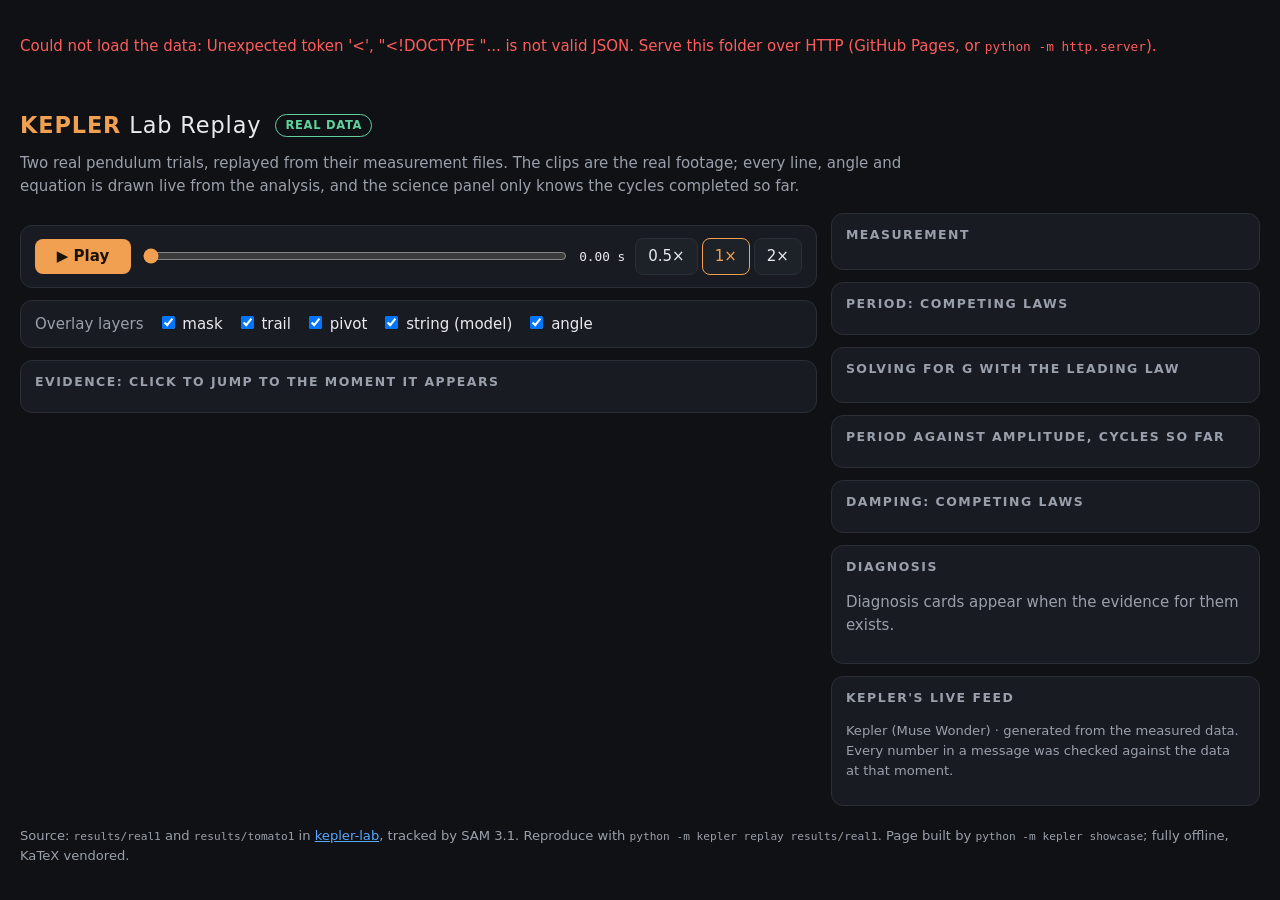
==== kepler/showcase_page/index.html @ fcadff48 "Kepler Lab Replay page: two real trials, shared timeline, live overlay and KaTeX science panel (KaTe" ====
<!doctype html>
<html lang="en">
<head>
<meta charset="utf-8">
<meta name="viewport" content="width=device-width, initial-scale=1">
<title>Kepler Lab Replay</title>
<meta name="description" content="Two real pendulum trials replayed in the browser: SAM 3.1 track, competing laws ranked by BIC, and g converging cycle by cycle.">
<link rel="stylesheet" href="vendor/katex/katex.min.css">
<link rel="stylesheet" href="style.css">
<script defer src="vendor/katex/katex.min.js"></script>
<script defer src="vendor/katex/auto-render.min.js"></script>
<script defer src="app.js"></script>
</head>
<body>
<header class="top">
  <div class="brand"><b>KEPLER</b> Lab Replay</div>
  <span class="badge real">REAL DATA</span>
  <p class="lede">Two real pendulum trials, replayed from their measurement files. The clips are the
    real footage; every line, angle and equation is drawn live from the analysis, and the science
    panel only knows the cycles completed so far.</p>
</header>

<main class="layout">
  <section class="left">
    <div class="videos" id="videos"></div>

    <div class="transport card">
      <button id="play" class="btn primary" aria-label="Play">▶ Play</button>
      <input id="scrub" type="range" min="0" max="1" step="0.01" value="0" aria-label="Timeline">
      <span id="clock" class="mono">0.00 s</span>
      <div class="speeds" role="group" aria-label="Speed">
        <button class="btn speed" data-rate="0.5">0.5×</button>
        <button class="btn speed on" data-rate="1">1×</button>
        <button class="btn speed" data-rate="2">2×</button>
      </div>
    </div>

    <div class="layers card">
      <span class="muted">Overlay layers</span>
      <label><input type="checkbox" data-layer="mask" checked> mask</label>
      <label><input type="checkbox" data-layer="trail" checked> trail</label>
      <label><input type="checkbox" data-layer="pivot" checked> pivot</label>
      <label><input type="checkbox" data-layer="string" checked> string (model)</label>
      <label><input type="checkbox" data-layer="angle" checked> angle</label>
    </div>

    <div class="card">
      <h2>Evidence: click to jump to the moment it appears</h2>
      <div class="statements" id="statements"></div>
    </div>
  </section>

  <aside class="right">
    <div class="card" id="final-card" hidden></div>

    <div class="card">
      <h2>Measurement</h2>
      <div class="math" id="m-def"></div>
      <div id="m-live"></div>
    </div>

    <div class="card">
      <h2>Period: competing laws</h2>
      <div class="hyps" id="hyps"></div>
    </div>

    <div class="card">
      <h2>Solving for g with the leading law</h2>
      <div class="math" id="g-def"></div>
      <div id="g-live"></div>
    </div>

    <div class="card">
      <h2>Period against amplitude, cycles so far</h2>
      <div class="plots" id="plots"></div>
    </div>

    <div class="card">
      <h2>Damping: competing laws</h2>
      <div class="hyps" id="damps"></div>
    </div>

    <div class="card">
      <h2>Diagnosis</h2>
      <div id="diagnoses"><p class="muted">Diagnosis cards appear when the evidence for them exists.</p></div>
    </div>

    <div class="card feed-card">
      <h2>Kepler's live feed</h2>
      <p class="muted small">Kepler (Muse Wonder) · generated from the measured data. Every number in a
        message was checked against the data at that moment.</p>
      <div class="feed" id="feed"></div>
    </div>
  </aside>
</main>

<footer class="foot muted small">
  Source: <code>results/real1</code> and <code>results/tomato1</code> in
  <a href="https://github.com/omarayyman07/kepler-lab">kepler-lab</a>, tracked by SAM 3.1.
  Reproduce with <code>python -m kepler replay results/real1</code>. Page built by
  <code>python -m kepler showcase</code>; fully offline, KaTeX vendored.
</footer>
</body>
</html>
---- kepler/showcase_page/style.css ----
:root { --bg:#0f1115; --card:#181b21; --card2:#1d2128; --line:#2a2e36; --fg:#e9eaee; --muted:#9aa0ab;
        --amber:#f0a050; --red:#ff5d5d; --blue:#5aa9ff; --green:#5fd19a; --grey:#7d8590; --hl:#ffe08a; }
* { box-sizing:border-box }
html, body { margin:0; background:var(--bg); color:var(--fg) }
body { font:15px/1.5 system-ui,-apple-system,Segoe UI,Roboto,sans-serif }
a { color:var(--blue) }
code, .mono { font-family:ui-monospace,Consolas,monospace; font-size:.85em }
.muted { color:var(--muted) } .small { font-size:.82rem }

header.top { min-width:0; display:flex; flex-wrap:wrap; align-items:center; gap:8px 14px; padding:16px 20px 6px; max-width:1700px; margin:0 auto }
.brand { font-size:1.4rem; letter-spacing:.04em } .brand b { color:var(--amber) }
.lede { flex-basis:100%; margin:2px 0 0; color:var(--muted); max-width:900px }
.badge { font-size:.72rem; font-weight:800; letter-spacing:.06em; padding:2px 9px; border-radius:99px; border:1px solid currentColor; white-space:nowrap }
.badge.real { color:var(--green) } .badge.flag { color:var(--red) }

.layout { display:grid; grid-template-columns:minmax(0,65fr) minmax(0,35fr); gap:14px; padding:10px 20px 20px; max-width:1700px; margin:0 auto }
@media (max-width:1100px) { .layout { grid-template-columns:minmax(0,1fr) } }
.left, .right { display:flex; flex-direction:column; gap:12px; min-width:0 }
.card { background:var(--card); border:1px solid var(--line); border-radius:12px; padding:12px 14px }
h2 { font-size:.78rem; letter-spacing:.12em; text-transform:uppercase; color:var(--muted); margin:0 0 8px }
h3 { font-size:.95rem; margin:0 }

.videos { display:grid; grid-template-columns:minmax(0,1fr) minmax(0,1fr); gap:12px }
@media (max-width:700px) { .videos { grid-template-columns:minmax(0,1fr) } }
.vcard { background:var(--card); border:1px solid var(--line); border-radius:12px; padding:10px; min-width:0 }
.vhead { display:flex; flex-wrap:wrap; gap:6px; align-items:center; margin-bottom:6px }
.vhead .dot { width:10px; height:10px; border-radius:50% }
.stage { position:relative; width:100%; max-height:min(72vh, 760px); background:#000; border-radius:8px; overflow:hidden }
.stage video, .stage canvas { position:absolute; inset:0; width:100%; height:100% }
.stage video { object-fit:contain }
.stage canvas { pointer-events:none }
.readout { display:flex; flex-wrap:wrap; justify-content:space-between; gap:4px 12px; margin-top:8px }
.readout .g { font-size:1.15rem; font-weight:700; font-variant-numeric:tabular-nums }
.readout .g .katex { font-size:1.05em }
.note { font-size:.78rem; color:var(--muted) }

.transport { display:flex; flex-wrap:wrap; gap:10px; align-items:center }
.transport input[type=range] { flex:1; min-width:160px; accent-color:var(--amber) }
.btn { background:var(--card2); color:var(--fg); border:1px solid var(--line); border-radius:8px; padding:6px 12px; font:inherit; cursor:pointer }
.btn:hover { border-color:var(--grey) }
.btn.primary { background:var(--amber); color:#1a1205; border:0; font-weight:700; min-width:96px }
.btn.speed.on { border-color:var(--amber); color:var(--amber) }
.speeds { display:flex; gap:4px }
.layers { display:flex; flex-wrap:wrap; gap:6px 14px; align-items:center }
.layers label { cursor:pointer; user-select:none }

.statements { display:flex; flex-wrap:wrap; gap:8px }
.stmt { text-align:left; background:var(--card2); border:1px solid var(--line); border-left:4px solid var(--grey); border-radius:8px; padding:7px 10px; color:var(--fg); font:inherit; font-size:.88rem; cursor:pointer; max-width:100% }
.stmt:hover { border-color:var(--grey) }
.stmt .when { color:var(--muted); font-size:.78rem; margin-left:6px }

.math { overflow-x:auto; overflow-y:hidden; padding:2px 0 }
.math .katex-display { margin:.4em 0 }
.live { border-top:1px solid var(--line); margin-top:6px; padding-top:6px }
.live .lbl { font-size:.78rem; font-weight:700; letter-spacing:.04em }
.waiting { color:var(--muted); font-style:italic; font-size:.88rem; padding:4px 0 }

.hyps { display:grid; gap:8px }
.hyp { background:var(--card2); border:1px solid var(--line); border-radius:10px; padding:8px 10px; transition:border-color .2s, box-shadow .2s }
.hyp.hl, .diag.hl { border-color:var(--hl); box-shadow:0 0 0 2px rgba(255,224,138,.25) }
.hyp .row { display:flex; flex-wrap:wrap; gap:6px; align-items:center }
.hyp .id { font-weight:800; color:var(--amber); margin-right:4px }
.chip { display:inline-flex; gap:5px; align-items:center; font-size:.76rem; padding:1px 8px; border-radius:99px; border:1px solid var(--line); color:var(--muted); white-space:nowrap }
.chip .dot { width:8px; height:8px; border-radius:50% }
.chip.leading { color:var(--green); border-color:currentColor }
.chip.alive { color:var(--amber); border-color:currentColor }
.chip.ruled { color:var(--grey) } .chip.ruled .st { text-decoration:line-through }
.chip.wait { font-style:italic }

.plots { display:grid; grid-template-columns:1fr 1fr; gap:8px }
@media (max-width:420px) { .plots { grid-template-columns:minmax(0,1fr) } }
.plot canvas { width:100%; height:190px; display:block; background:var(--card2); border-radius:8px }
.plot .cap { font-size:.78rem; color:var(--muted); margin-top:3px }

.diag { background:var(--card2); border:1px solid var(--line); border-left:4px solid var(--red); border-radius:10px; padding:8px 10px; margin-bottom:8px }
.diag p { margin:.3em 0 }

#final-card { border-color:var(--green) }
.final-grid { display:grid; grid-template-columns:1fr; gap:12px }
.final-grid > div + div { border-top:1px solid var(--line); padding-top:10px }
.final-grid .g { font-size:1.2rem; font-weight:800 }

.feed { display:flex; flex-direction:column; gap:8px; max-height:420px; overflow:auto; padding-right:4px }
.msg { background:var(--card2); border:1px solid var(--line); border-radius:12px 12px 12px 4px; padding:8px 10px; font-size:.9rem }
.msg .meta { display:flex; gap:8px; align-items:center; font-size:.74rem; color:var(--muted); margin-bottom:3px }
.msg.typing::after { content:"▍"; color:var(--amber); animation:blink 1s steps(1) infinite }
@keyframes blink { 50% { opacity:0 } }

.foot { max-width:1700px; margin:0 auto; padding:0 20px 24px }

html, body { overflow-x:hidden }
.lede { overflow-wrap:anywhere }
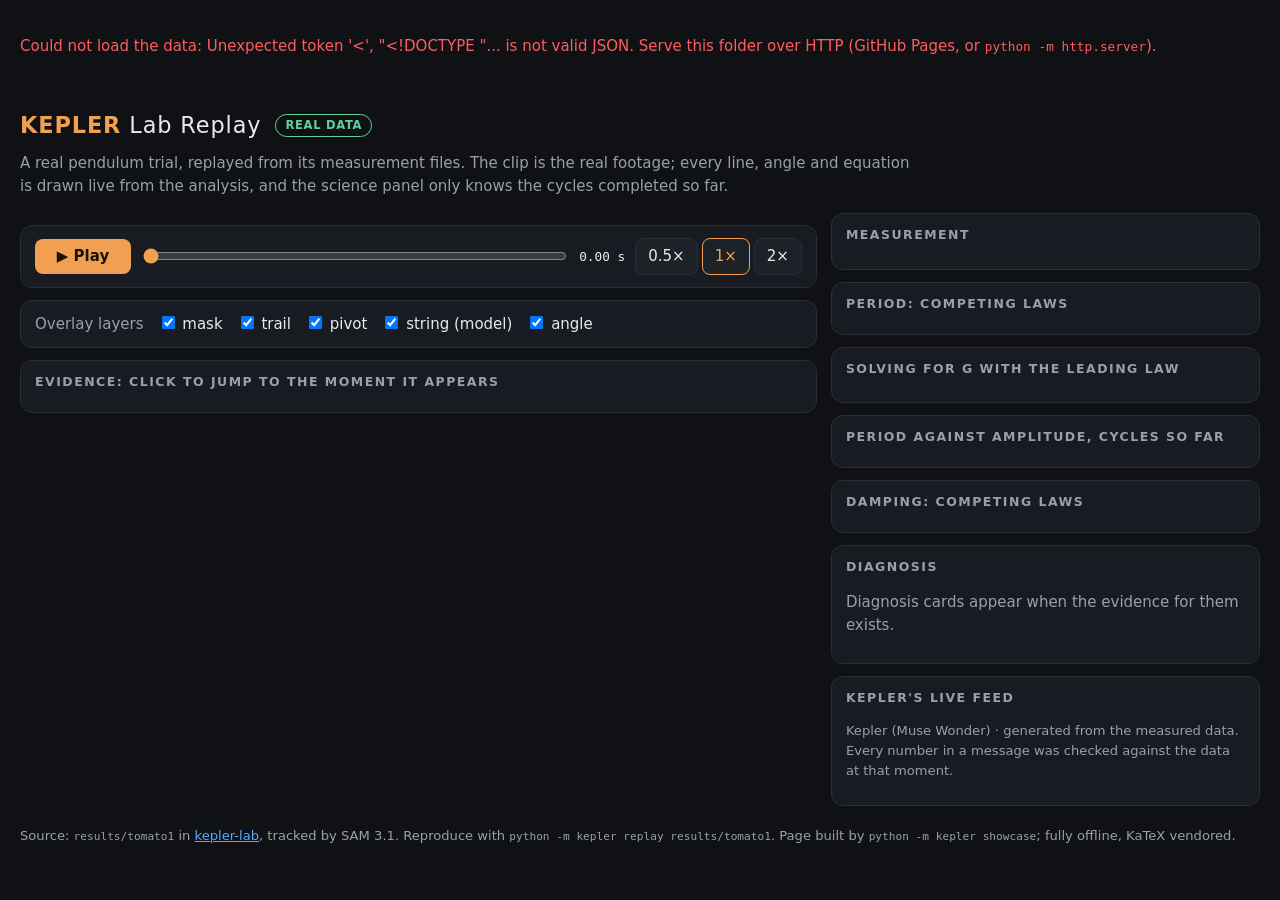
==== commit 42599b1d: "Lab Replay: show the shoelace trial only (keys video removed from the page) Co-Authored-By: Claude O" ====
--- a/kepler/showcase_page/index.html
+++ b/kepler/showcase_page/index.html
@@ -4,7 +4,7 @@
 <meta charset="utf-8">
 <meta name="viewport" content="width=device-width, initial-scale=1">
 <title>Kepler Lab Replay</title>
-<meta name="description" content="Two real pendulum trials replayed in the browser: SAM 3.1 track, competing laws ranked by BIC, and g converging cycle by cycle.">
+<meta name="description" content="A real pendulum trial replayed in the browser: SAM 3.1 track, competing laws ranked by BIC, and g converging cycle by cycle.">
 <link rel="stylesheet" href="vendor/katex/katex.min.css">
 <link rel="stylesheet" href="style.css">
 <script defer src="vendor/katex/katex.min.js"></script>
@@ -15,7 +15,7 @@
 <header class="top">
   <div class="brand"><b>KEPLER</b> Lab Replay</div>
   <span class="badge real">REAL DATA</span>
-  <p class="lede">Two real pendulum trials, replayed from their measurement files. The clips are the
+  <p class="lede">A real pendulum trial, replayed from its measurement files. The clip is the
     real footage; every line, angle and equation is drawn live from the analysis, and the science
     panel only knows the cycles completed so far.</p>
 </header>
@@ -95,9 +95,9 @@
 </main>
 
 <footer class="foot muted small">
-  Source: <code>results/real1</code> and <code>results/tomato1</code> in
+  Source: <code>results/tomato1</code> in
   <a href="https://github.com/omarayyman07/kepler-lab">kepler-lab</a>, tracked by SAM 3.1.
-  Reproduce with <code>python -m kepler replay results/real1</code>. Page built by
+  Reproduce with <code>python -m kepler replay results/tomato1</code>. Page built by
   <code>python -m kepler showcase</code>; fully offline, KaTeX vendored.
 </footer>
 </body>
--- a/kepler/showcase_page/style.css
+++ b/kepler/showcase_page/style.css
@@ -90,3 +90,7 @@
 
 html, body { overflow-x:hidden }
 .lede { overflow-wrap:anywhere }
+
+/* one trial: a single video and plot, kept at a comfortable width */
+.videos.single, .plots.single { grid-template-columns:minmax(0,1fr) }
+.videos.single .vcard { max-width:760px; width:100%; justify-self:center }
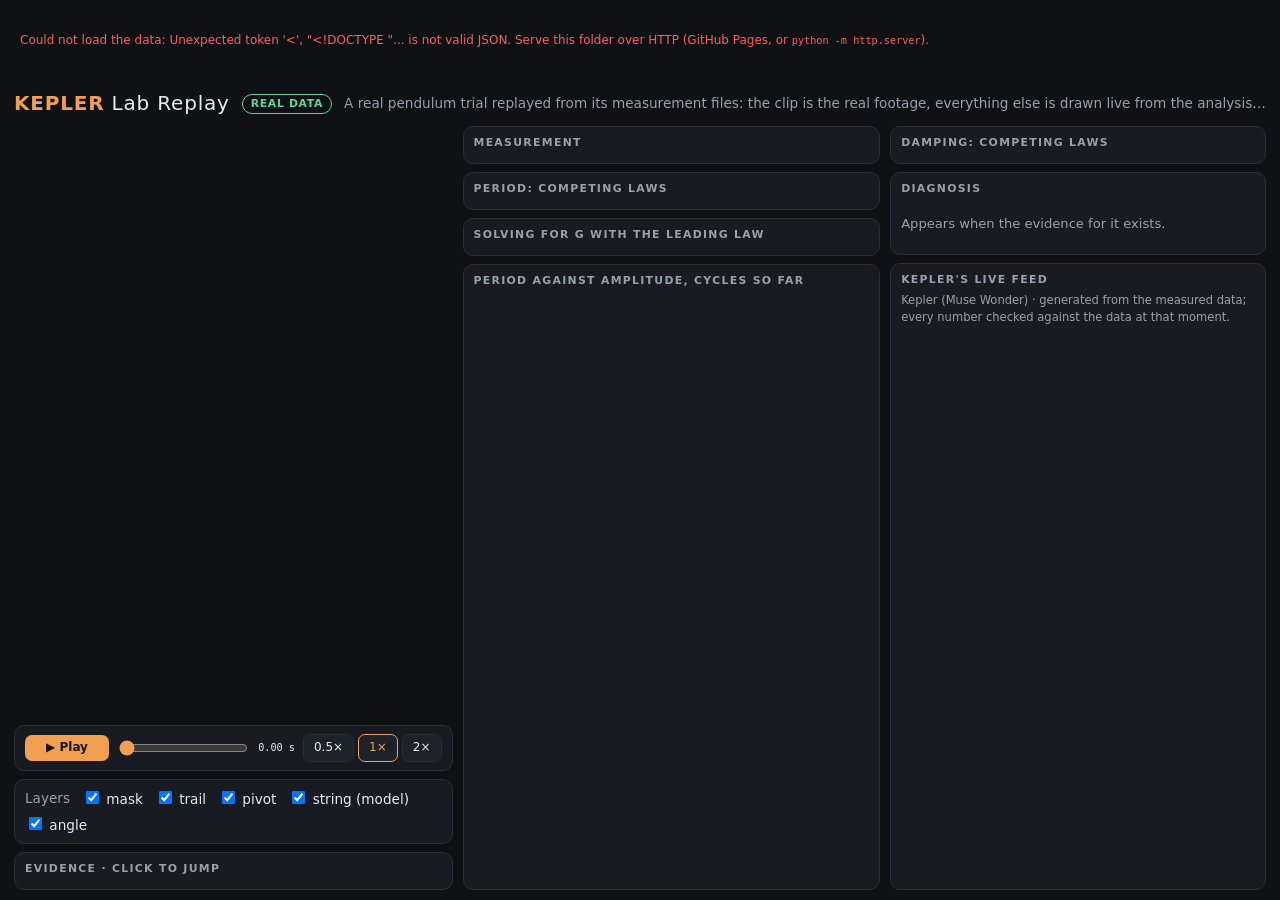
==== commit 1e7b42ba: "Lab Replay: one-screen dashboard layout for demos (no page scroll on laptop and desktop screens) Co-" ====
--- a/kepler/showcase_page/index.html
+++ b/kepler/showcase_page/index.html
@@ -15,15 +15,14 @@
 <header class="top">
   <div class="brand"><b>KEPLER</b> Lab Replay</div>
   <span class="badge real">REAL DATA</span>
-  <p class="lede">A real pendulum trial, replayed from its measurement files. The clip is the
-    real footage; every line, angle and equation is drawn live from the analysis, and the science
-    panel only knows the cycles completed so far.</p>
+  <p class="lede">A real pendulum trial replayed from its measurement files: the clip is the real footage,
+    everything else is drawn live from the analysis, and the panels only know the cycles completed so far.</p>
 </header>
 
 <main class="layout">
-  <section class="left">
+  <!-- column 1: the experiment -->
+  <section class="col col-video">
     <div class="videos" id="videos"></div>
-
     <div class="transport card">
       <button id="play" class="btn primary" aria-label="Play">▶ Play</button>
       <input id="scrub" type="range" min="0" max="1" step="0.01" value="0" aria-label="Timeline">
@@ -34,64 +33,59 @@
         <button class="btn speed" data-rate="2">2×</button>
       </div>
     </div>
-
     <div class="layers card">
-      <span class="muted">Overlay layers</span>
+      <span class="muted">Layers</span>
       <label><input type="checkbox" data-layer="mask" checked> mask</label>
       <label><input type="checkbox" data-layer="trail" checked> trail</label>
       <label><input type="checkbox" data-layer="pivot" checked> pivot</label>
       <label><input type="checkbox" data-layer="string" checked> string (model)</label>
       <label><input type="checkbox" data-layer="angle" checked> angle</label>
     </div>
-
-    <div class="card">
-      <h2>Evidence: click to jump to the moment it appears</h2>
+    <div class="card evidence">
+      <h2>Evidence · click to jump</h2>
       <div class="statements" id="statements"></div>
     </div>
   </section>
 
-  <aside class="right">
-    <div class="card" id="final-card" hidden></div>
-
+  <!-- column 2: measurement, period laws, g -->
+  <section class="col col-science">
     <div class="card">
       <h2>Measurement</h2>
       <div class="math" id="m-def"></div>
       <div id="m-live"></div>
     </div>
-
     <div class="card">
       <h2>Period: competing laws</h2>
       <div class="hyps" id="hyps"></div>
     </div>
-
     <div class="card">
       <h2>Solving for g with the leading law</h2>
-      <div class="math" id="g-def"></div>
+      <div class="math small-math" id="g-def"></div>
       <div id="g-live"></div>
     </div>
-
-    <div class="card">
+    <div class="card plot-card">
       <h2>Period against amplitude, cycles so far</h2>
       <div class="plots" id="plots"></div>
     </div>
+  </section>
 
+  <!-- column 3: damping, diagnosis, Kepler's feed -->
+  <section class="col col-feed">
+    <div class="card" id="final-card" hidden></div>
     <div class="card">
       <h2>Damping: competing laws</h2>
       <div class="hyps" id="damps"></div>
     </div>
-
     <div class="card">
       <h2>Diagnosis</h2>
-      <div id="diagnoses"><p class="muted">Diagnosis cards appear when the evidence for them exists.</p></div>
+      <div id="diagnoses"><p class="muted small">Appears when the evidence for it exists.</p></div>
     </div>
-
     <div class="card feed-card">
       <h2>Kepler's live feed</h2>
-      <p class="muted small">Kepler (Muse Wonder) · generated from the measured data. Every number in a
-        message was checked against the data at that moment.</p>
+      <p class="muted tiny">Kepler (Muse Wonder) · generated from the measured data; every number checked against the data at that moment.</p>
       <div class="feed" id="feed"></div>
     </div>
-  </aside>
+  </section>
 </main>
 
 <footer class="foot muted small">
--- a/kepler/showcase_page/style.css
+++ b/kepler/showcase_page/style.css
@@ -1,96 +1,132 @@
 :root { --bg:#0f1115; --card:#181b21; --card2:#1d2128; --line:#2a2e36; --fg:#e9eaee; --muted:#9aa0ab;
         --amber:#f0a050; --red:#ff5d5d; --blue:#5aa9ff; --green:#5fd19a; --grey:#7d8590; --hl:#ffe08a; }
 * { box-sizing:border-box }
-html, body { margin:0; background:var(--bg); color:var(--fg) }
-body { font:15px/1.5 system-ui,-apple-system,Segoe UI,Roboto,sans-serif }
+html, body { margin:0; background:var(--bg); color:var(--fg); overflow-x:hidden }
+body { font:14px/1.45 system-ui,-apple-system,Segoe UI,Roboto,sans-serif }
 a { color:var(--blue) }
 code, .mono { font-family:ui-monospace,Consolas,monospace; font-size:.85em }
-.muted { color:var(--muted) } .small { font-size:.82rem }
+.muted { color:var(--muted) } .small { font-size:.82rem } .tiny { font-size:.72rem; margin:0 0 4px }
 
-header.top { min-width:0; display:flex; flex-wrap:wrap; align-items:center; gap:8px 14px; padding:16px 20px 6px; max-width:1700px; margin:0 auto }
-.brand { font-size:1.4rem; letter-spacing:.04em } .brand b { color:var(--amber) }
-.lede { flex-basis:100%; margin:2px 0 0; color:var(--muted); max-width:900px }
-.badge { font-size:.72rem; font-weight:800; letter-spacing:.06em; padding:2px 9px; border-radius:99px; border:1px solid currentColor; white-space:nowrap }
+/* ---------- header ---------- */
+header.top { display:flex; flex-wrap:wrap; align-items:center; gap:4px 12px; padding:10px 16px 4px; min-width:0 }
+.brand { font-size:1.25rem; letter-spacing:.04em; white-space:nowrap } .brand b { color:var(--amber) }
+.lede { flex:1 1 400px; margin:0; color:var(--muted); font-size:.85rem; overflow-wrap:anywhere }
+.badge { font-size:.68rem; font-weight:800; letter-spacing:.06em; padding:1px 8px; border-radius:99px; border:1px solid currentColor; white-space:nowrap }
 .badge.real { color:var(--green) } .badge.flag { color:var(--red) }
 
-.layout { display:grid; grid-template-columns:minmax(0,65fr) minmax(0,35fr); gap:14px; padding:10px 20px 20px; max-width:1700px; margin:0 auto }
-@media (max-width:1100px) { .layout { grid-template-columns:minmax(0,1fr) } }
-.left, .right { display:flex; flex-direction:column; gap:12px; min-width:0 }
-.card { background:var(--card); border:1px solid var(--line); border-radius:12px; padding:12px 14px }
-h2 { font-size:.78rem; letter-spacing:.12em; text-transform:uppercase; color:var(--muted); margin:0 0 8px }
-h3 { font-size:.95rem; margin:0 }
+/* ---------- base layout (phones, narrow windows): stacked ---------- */
+.layout { display:grid; grid-template-columns:minmax(0,1fr); gap:10px; padding:8px 16px 16px }
+.col { display:flex; flex-direction:column; gap:8px; min-width:0; min-height:0 }
+.card { background:var(--card); border:1px solid var(--line); border-radius:10px; padding:8px 10px; min-width:0 }
+h2 { font-size:.68rem; letter-spacing:.12em; text-transform:uppercase; color:var(--muted); margin:0 0 4px }
+h3 { font-size:.9rem; margin:0 }
 
-.videos { display:grid; grid-template-columns:minmax(0,1fr) minmax(0,1fr); gap:12px }
-@media (max-width:700px) { .videos { grid-template-columns:minmax(0,1fr) } }
-.vcard { background:var(--card); border:1px solid var(--line); border-radius:12px; padding:10px; min-width:0 }
-.vhead { display:flex; flex-wrap:wrap; gap:6px; align-items:center; margin-bottom:6px }
-.vhead .dot { width:10px; height:10px; border-radius:50% }
-.stage { position:relative; width:100%; max-height:min(72vh, 760px); background:#000; border-radius:8px; overflow:hidden }
+.videos { display:grid; grid-template-columns:minmax(0,1fr); gap:8px }
+.vcard { background:var(--card); border:1px solid var(--line); border-radius:10px; padding:8px; min-width:0; display:flex; flex-direction:column }
+.vhead { display:flex; flex-wrap:wrap; gap:6px; align-items:center; margin-bottom:4px }
+.vhead .dot { width:9px; height:9px; border-radius:50% }
+.stage { position:relative; width:100%; max-height:72vh; background:#000; border-radius:8px; overflow:hidden }
 .stage video, .stage canvas { position:absolute; inset:0; width:100%; height:100% }
 .stage video { object-fit:contain }
 .stage canvas { pointer-events:none }
-.readout { display:flex; flex-wrap:wrap; justify-content:space-between; gap:4px 12px; margin-top:8px }
-.readout .g { font-size:1.15rem; font-weight:700; font-variant-numeric:tabular-nums }
-.readout .g .katex { font-size:1.05em }
-.note { font-size:.78rem; color:var(--muted) }
+.readout { display:flex; flex-wrap:wrap; justify-content:space-between; gap:2px 10px; margin-top:4px }
+.readout .g { font-weight:700; font-variant-numeric:tabular-nums }
+.note { font-size:.72rem; color:var(--muted) }
 
-.transport { display:flex; flex-wrap:wrap; gap:10px; align-items:center }
-.transport input[type=range] { flex:1; min-width:160px; accent-color:var(--amber) }
-.btn { background:var(--card2); color:var(--fg); border:1px solid var(--line); border-radius:8px; padding:6px 12px; font:inherit; cursor:pointer }
+.transport { display:flex; flex-wrap:wrap; gap:8px; align-items:center }
+.transport input[type=range] { flex:1; min-width:120px; accent-color:var(--amber) }
+.btn { background:var(--card2); color:var(--fg); border:1px solid var(--line); border-radius:7px; padding:4px 10px; font:inherit; cursor:pointer }
 .btn:hover { border-color:var(--grey) }
-.btn.primary { background:var(--amber); color:#1a1205; border:0; font-weight:700; min-width:96px }
+.btn.primary { background:var(--amber); color:#1a1205; border:0; font-weight:700; min-width:84px }
 .btn.speed.on { border-color:var(--amber); color:var(--amber) }
 .speeds { display:flex; gap:4px }
-.layers { display:flex; flex-wrap:wrap; gap:6px 14px; align-items:center }
+.layers { display:flex; flex-wrap:wrap; gap:4px 12px; align-items:center; font-size:.85rem }
 .layers label { cursor:pointer; user-select:none }
 
-.statements { display:flex; flex-wrap:wrap; gap:8px }
-.stmt { text-align:left; background:var(--card2); border:1px solid var(--line); border-left:4px solid var(--grey); border-radius:8px; padding:7px 10px; color:var(--fg); font:inherit; font-size:.88rem; cursor:pointer; max-width:100% }
+.statements { display:flex; flex-wrap:wrap; gap:6px }
+.stmt { text-align:left; background:var(--card2); border:1px solid var(--line); border-left:3px solid var(--grey); border-radius:7px; padding:4px 8px; color:var(--fg); font:inherit; font-size:.8rem; cursor:pointer; max-width:100% }
 .stmt:hover { border-color:var(--grey) }
-.stmt .when { color:var(--muted); font-size:.78rem; margin-left:6px }
+.stmt .when { color:var(--muted); font-size:.72rem; margin-left:5px }
 
-.math { overflow-x:auto; overflow-y:hidden; padding:2px 0 }
-.math .katex-display { margin:.4em 0 }
-.live { border-top:1px solid var(--line); margin-top:6px; padding-top:6px }
-.live .lbl { font-size:.78rem; font-weight:700; letter-spacing:.04em }
-.waiting { color:var(--muted); font-style:italic; font-size:.88rem; padding:4px 0 }
+.math { overflow-x:auto; overflow-y:hidden }
+.math .katex-display { margin:.15em 0 }
+.small-math .katex { font-size:.92em }
+.live { border-top:1px solid var(--line); margin-top:4px; padding-top:4px }
+.live .lbl { font-size:.7rem; font-weight:700; letter-spacing:.04em }
+.waiting { color:var(--muted); font-style:italic; font-size:.82rem; padding:2px 0 }
 
-.hyps { display:grid; gap:8px }
-.hyp { background:var(--card2); border:1px solid var(--line); border-radius:10px; padding:8px 10px; transition:border-color .2s, box-shadow .2s }
+/* law rows: name | equation on one line, status chips under it */
+.hyps { display:grid; gap:4px }
+.hyp { display:grid; grid-template-columns:minmax(96px,auto) minmax(0,1fr); grid-template-areas:"name eq" "badges badges";
+       align-items:center; gap:0 8px; background:var(--card2); border:1px solid var(--line); border-radius:8px; padding:3px 8px;
+       transition:border-color .2s, box-shadow .2s }
+.hyp .hname { grid-area:name; font-size:.82rem; font-weight:700; white-space:nowrap }
+.hyp .hname .id { color:var(--amber); margin-right:4px }
+.hyp .eq { grid-area:eq; overflow-x:auto; overflow-y:hidden; text-align:center }
+.hyp .badges { grid-area:badges; display:flex; flex-wrap:wrap; gap:4px; justify-content:flex-end }
 .hyp.hl, .diag.hl { border-color:var(--hl); box-shadow:0 0 0 2px rgba(255,224,138,.25) }
-.hyp .row { display:flex; flex-wrap:wrap; gap:6px; align-items:center }
-.hyp .id { font-weight:800; color:var(--amber); margin-right:4px }
-.chip { display:inline-flex; gap:5px; align-items:center; font-size:.76rem; padding:1px 8px; border-radius:99px; border:1px solid var(--line); color:var(--muted); white-space:nowrap }
-.chip .dot { width:8px; height:8px; border-radius:50% }
+.chip { display:inline-flex; gap:4px; align-items:center; font-size:.7rem; padding:0 7px; border-radius:99px; border:1px solid var(--line); color:var(--muted); white-space:nowrap }
+.chip .dot { width:7px; height:7px; border-radius:50% }
 .chip.leading { color:var(--green); border-color:currentColor }
 .chip.alive { color:var(--amber); border-color:currentColor }
 .chip.ruled { color:var(--grey) } .chip.ruled .st { text-decoration:line-through }
 .chip.wait { font-style:italic }
 
-.plots { display:grid; grid-template-columns:1fr 1fr; gap:8px }
-@media (max-width:420px) { .plots { grid-template-columns:minmax(0,1fr) } }
-.plot canvas { width:100%; height:190px; display:block; background:var(--card2); border-radius:8px }
-.plot .cap { font-size:.78rem; color:var(--muted); margin-top:3px }
+.plots { display:grid; grid-template-columns:minmax(0,1fr) minmax(0,1fr); gap:6px }
+.plots.single { grid-template-columns:minmax(0,1fr) }
+.plot canvas { width:100%; height:170px; display:block; background:var(--card2); border-radius:7px }
+.plot .cap { font-size:.7rem; color:var(--muted); margin-top:2px }
 
-.diag { background:var(--card2); border:1px solid var(--line); border-left:4px solid var(--red); border-radius:10px; padding:8px 10px; margin-bottom:8px }
-.diag p { margin:.3em 0 }
+.diag { background:var(--card2); border:1px solid var(--line); border-left:3px solid var(--red); border-radius:8px; padding:5px 8px; margin-bottom:5px; font-size:.82rem }
+.diag p { margin:.2em 0 }
+.diag .katex { font-size:.95em }
 
 #final-card { border-color:var(--green) }
-.final-grid { display:grid; grid-template-columns:1fr; gap:12px }
-.final-grid > div + div { border-top:1px solid var(--line); padding-top:10px }
-.final-grid .g { font-size:1.2rem; font-weight:800 }
+.final-grid { display:grid; grid-template-columns:minmax(0,1fr); gap:6px; font-size:.82rem }
+.final-grid > div + div { border-top:1px solid var(--line); padding-top:6px }
 
-.feed { display:flex; flex-direction:column; gap:8px; max-height:420px; overflow:auto; padding-right:4px }
-.msg { background:var(--card2); border:1px solid var(--line); border-radius:12px 12px 12px 4px; padding:8px 10px; font-size:.9rem }
-.msg .meta { display:flex; gap:8px; align-items:center; font-size:.74rem; color:var(--muted); margin-bottom:3px }
+.feed { display:flex; flex-direction:column; gap:6px; max-height:360px; overflow:auto; padding-right:3px }
+.msg { background:var(--card2); border:1px solid var(--line); border-radius:10px 10px 10px 3px; padding:5px 8px; font-size:.8rem; line-height:1.4 }
+.msg .meta { display:flex; gap:6px; align-items:center; font-size:.68rem; color:var(--muted); margin-bottom:2px }
 .msg.typing::after { content:"▍"; color:var(--amber); animation:blink 1s steps(1) infinite }
 @keyframes blink { 50% { opacity:0 } }
 
-.foot { max-width:1700px; margin:0 auto; padding:0 20px 24px }
+.foot { padding:0 16px 16px }
 
-html, body { overflow-x:hidden }
-.lede { overflow-wrap:anywhere }
+/* ---------- one-screen dashboard (laptops, desktops, screen recordings): no page scroll ---------- */
+@media (min-width:1100px) and (min-height:600px) {
+  html, body { height:100%; overflow:hidden }
+  body { display:flex; flex-direction:column; font-size:clamp(12px, 0.55vw + 0.5vh, 15px) }
+  header.top { flex:0 0 auto; flex-wrap:nowrap; padding:8px 14px 2px }
+  .lede { white-space:nowrap; overflow:hidden; text-overflow:ellipsis }
+  .layout { flex:1 1 auto; min-height:0; padding:6px 14px 10px; gap:10px;
+            grid-template-columns:minmax(0,1.05fr) minmax(0,1fr) minmax(0,0.9fr) }
+  .col { overflow:hidden }
+  .foot { display:none }
+  /* the video takes all the height its column can give */
+  .col-video .videos { flex:1 1 auto; min-height:0; display:flex }
+  .col-video .vcard { flex:1 1 auto; min-height:0 }
+  .col-video .stage { flex:1 1 auto; min-height:0; max-height:none; aspect-ratio:auto !important }
+  .col-video .note { display:none }
+  /* science column: the plot takes what is left */
+  .plot-card { flex:1 1 auto; min-height:0; display:flex; flex-direction:column }
+  .plot-card .plots { flex:1 1 auto; min-height:0 }
+  .plot-card .plot { display:flex; flex-direction:column; min-height:0 }
+  .plot-card .plot canvas { flex:1 1 auto; min-height:80px; height:auto }
+  /* feed column: the feed takes what is left and scrolls inside its own box */
+  .feed-card { flex:1 1 auto; min-height:0; display:flex; flex-direction:column }
+  .feed-card .feed { flex:1 1 auto; min-height:0; max-height:none }
+  #diagnoses { max-height:34vh; overflow:auto }
+}
+.diag .katex { font-size:1.05em }
 
-/* one trial: a single video and plot, kept at a comfortable width */
-.videos.single, .plots.single { grid-template-columns:minmax(0,1fr) }
-.videos.single .vcard { max-width:760px; width:100%; justify-self:center }
+/* shorter laptop screens (e.g. 1366 × 768): tighter type; the worked g derivation stays, its generic line goes */
+@media (min-width:1100px) and (min-height:600px) and (max-height:860px) {
+  body { font-size:clamp(11px, 0.5vw + 0.45vh, 13px) }
+  #g-def { display:none }
+  .card { padding:6px 8px }
+  .col { gap:6px }
+  .hyp { padding:2px 8px }
+  .plot-card .plot canvas { min-height:110px }
+  .evidence .stmt { padding:3px 7px }
+}
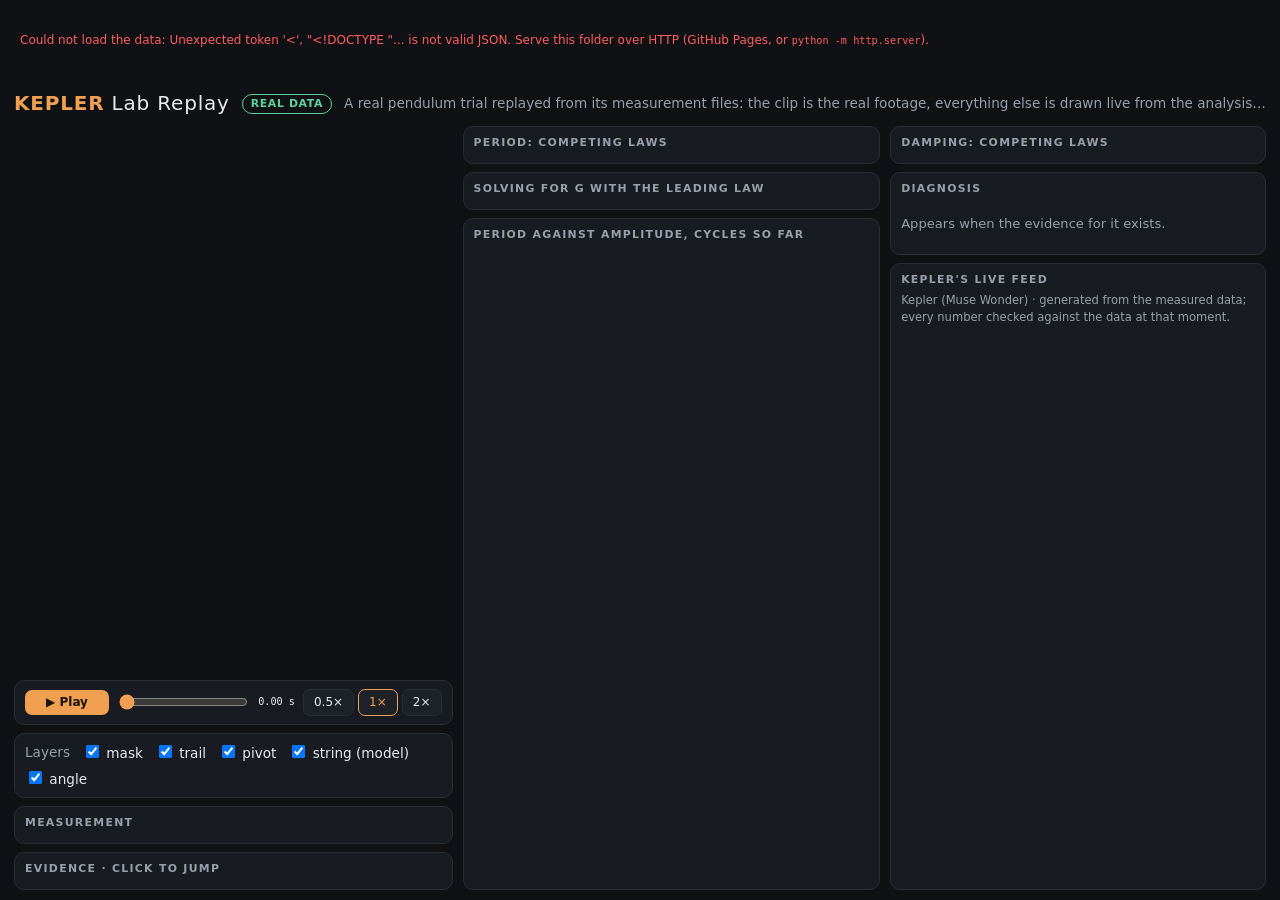
==== commit 8a6ceb9a: "Lab Replay: full derivations for each law (series sum, elliptic integral, AGM, envelope ODEs) and th" ====
--- a/kepler/showcase_page/index.html
+++ b/kepler/showcase_page/index.html
@@ -41,6 +41,11 @@
       <label><input type="checkbox" data-layer="string" checked> string (model)</label>
       <label><input type="checkbox" data-layer="angle" checked> angle</label>
     </div>
+    <div class="card">
+      <h2>Measurement</h2>
+      <div class="math" id="m-def"></div>
+      <div id="m-live"></div>
+    </div>
     <div class="card evidence">
       <h2>Evidence · click to jump</h2>
       <div class="statements" id="statements"></div>
@@ -50,12 +55,8 @@
   <!-- column 2: measurement, period laws, g -->
   <section class="col col-science">
     <div class="card">
-      <h2>Measurement</h2>
-      <div class="math" id="m-def"></div>
-      <div id="m-live"></div>
-    </div>
-    <div class="card">
       <h2>Period: competing laws</h2>
+      <div class="math small-math" id="bic-def"></div>
       <div class="hyps" id="hyps"></div>
     </div>
     <div class="card">
--- a/kepler/showcase_page/style.css
+++ b/kepler/showcase_page/style.css
@@ -57,7 +57,7 @@
 
 /* law rows: name | equation on one line, status chips under it */
 .hyps { display:grid; gap:4px }
-.hyp { display:grid; grid-template-columns:minmax(96px,auto) minmax(0,1fr); grid-template-areas:"name eq" "badges badges";
+.hyp { display:grid; grid-template-columns:auto minmax(0,1fr); grid-template-areas:"name badges" "eq eq";
        align-items:center; gap:0 8px; background:var(--card2); border:1px solid var(--line); border-radius:8px; padding:3px 8px;
        transition:border-color .2s, box-shadow .2s }
 .hyp .hname { grid-area:name; font-size:.82rem; font-weight:700; white-space:nowrap }
@@ -130,3 +130,15 @@
   .plot-card .plot canvas { min-height:110px }
   .evidence .stmt { padding:3px 7px }
 }
+
+/* law equations: full width under the name, real derivations (series, elliptic integral, AGM) */
+.hyp .eq { text-align:left; padding:0 2px }
+.hyp .eq .katex-display { margin:2px 0; text-align:left }
+.hyp .eq .katex-display > .katex { text-align:left }
+.hyp .eq .katex { font-size:.96em }
+#bic-def .katex { font-size:.9em }
+#bic-def .katex-display { margin:0 0 4px }
+@media (min-width:1100px) and (min-height:600px) and (max-height:860px) {
+  .hyp .eq .katex { font-size:.84em }
+  #bic-def .katex { font-size:.8em }
+}
